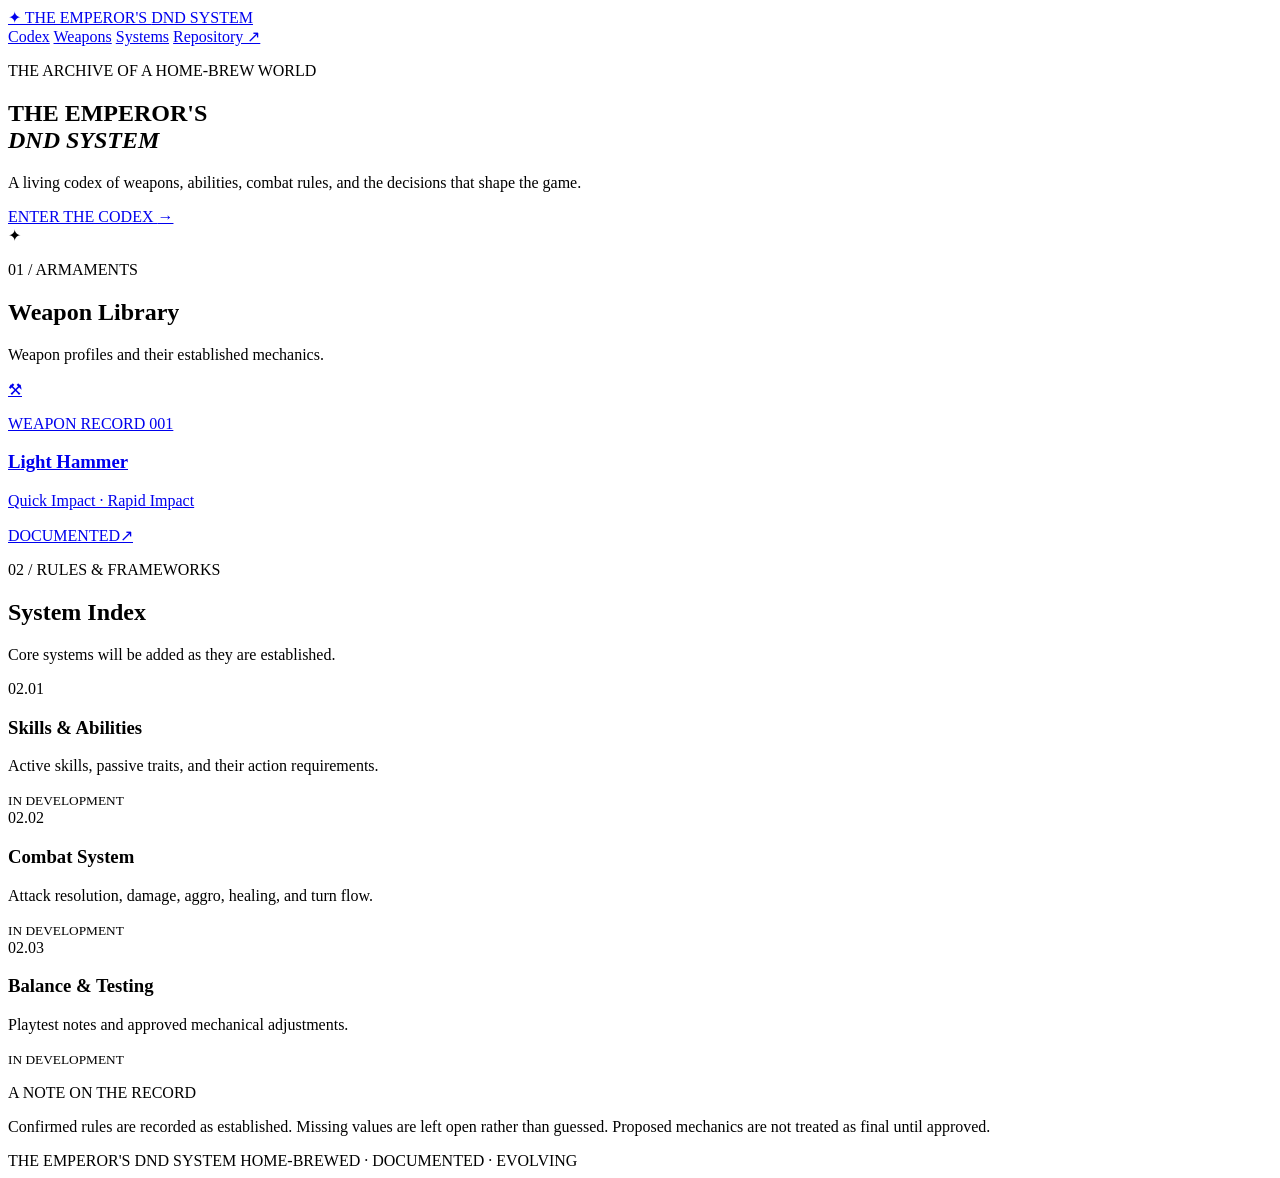
==== index.html @ 74d02686 "Add DND system handbook homepage" ====
<!doctype html>
<html lang="en">
<head>
  <meta charset="utf-8">
  <meta name="viewport" content="width=device-width, initial-scale=1">
  <meta name="description" content="The Emperor's DND System — a homebrew tabletop RPG development archive.">
  <title>The Emperor's DND System</title>
  <link rel="stylesheet" href="assets/css/style.css">
</head>
<body>
  <header class="site-header">
    <a class="wordmark" href="index.html"><span class="wordmark-mark">✦</span> THE EMPEROR'S <span>DND SYSTEM</span></a>
    <nav aria-label="Main navigation">
      <a class="active" href="index.html">Codex</a>
      <a href="#weapons">Weapons</a>
      <a href="#systems">Systems</a>
      <a href="https://github.com/NEXMD/THE-EMPERORS-DND-SYSTEM">Repository ↗</a>
    </nav>
  </header>

  <main>
    <section class="hero">
      <p class="eyebrow">THE ARCHIVE OF A HOME-BREW WORLD</p>
      <h1>THE EMPEROR'S<br><em>DND SYSTEM</em></h1>
      <p class="hero-copy">A living codex of weapons, abilities, combat rules, and the decisions that shape the game.</p>
      <a class="primary-link" href="#weapons">ENTER THE CODEX <span>→</span></a>
      <div class="hero-ornament" aria-hidden="true">✦</div>
    </section>

    <section class="section-block" id="weapons">
      <div class="section-heading">
        <div><p class="eyebrow">01 / ARMAMENTS</p><h2>Weapon Library</h2></div>
        <p class="section-note">Weapon profiles and their established mechanics.</p>
      </div>
      <a class="weapon-card" href="weapons/light-hammer.html">
        <div class="weapon-symbol" aria-hidden="true">⚒</div>
        <div class="weapon-card-copy">
          <p class="card-kicker">WEAPON RECORD 001</p>
          <h3>Light Hammer</h3>
          <p>Quick Impact · Rapid Impact</p>
        </div>
        <div class="weapon-card-end"><span class="status">DOCUMENTED</span><span class="arrow">↗</span></div>
      </a>
    </section>

    <section class="section-block" id="systems">
      <div class="section-heading">
        <div><p class="eyebrow">02 / RULES & FRAMEWORKS</p><h2>System Index</h2></div>
        <p class="section-note">Core systems will be added as they are established.</p>
      </div>
      <div class="system-grid">
        <article class="system-card"><span>02.01</span><h3>Skills & Abilities</h3><p>Active skills, passive traits, and their action requirements.</p><small>IN DEVELOPMENT</small></article>
        <article class="system-card"><span>02.02</span><h3>Combat System</h3><p>Attack resolution, damage, aggro, healing, and turn flow.</p><small>IN DEVELOPMENT</small></article>
        <article class="system-card"><span>02.03</span><h3>Balance & Testing</h3><p>Playtest notes and approved mechanical adjustments.</p><small>IN DEVELOPMENT</small></article>
      </div>
    </section>

    <section class="archive-note">
      <p class="eyebrow">A NOTE ON THE RECORD</p>
      <p>Confirmed rules are recorded as established. Missing values are left open rather than guessed. Proposed mechanics are not treated as final until approved.</p>
    </section>
  </main>

  <footer class="site-footer">
    <span>THE EMPEROR'S DND SYSTEM</span>
    <span>HOME-BREWED · DOCUMENTED · EVOLVING</span>
  </footer>
</body>
</html>
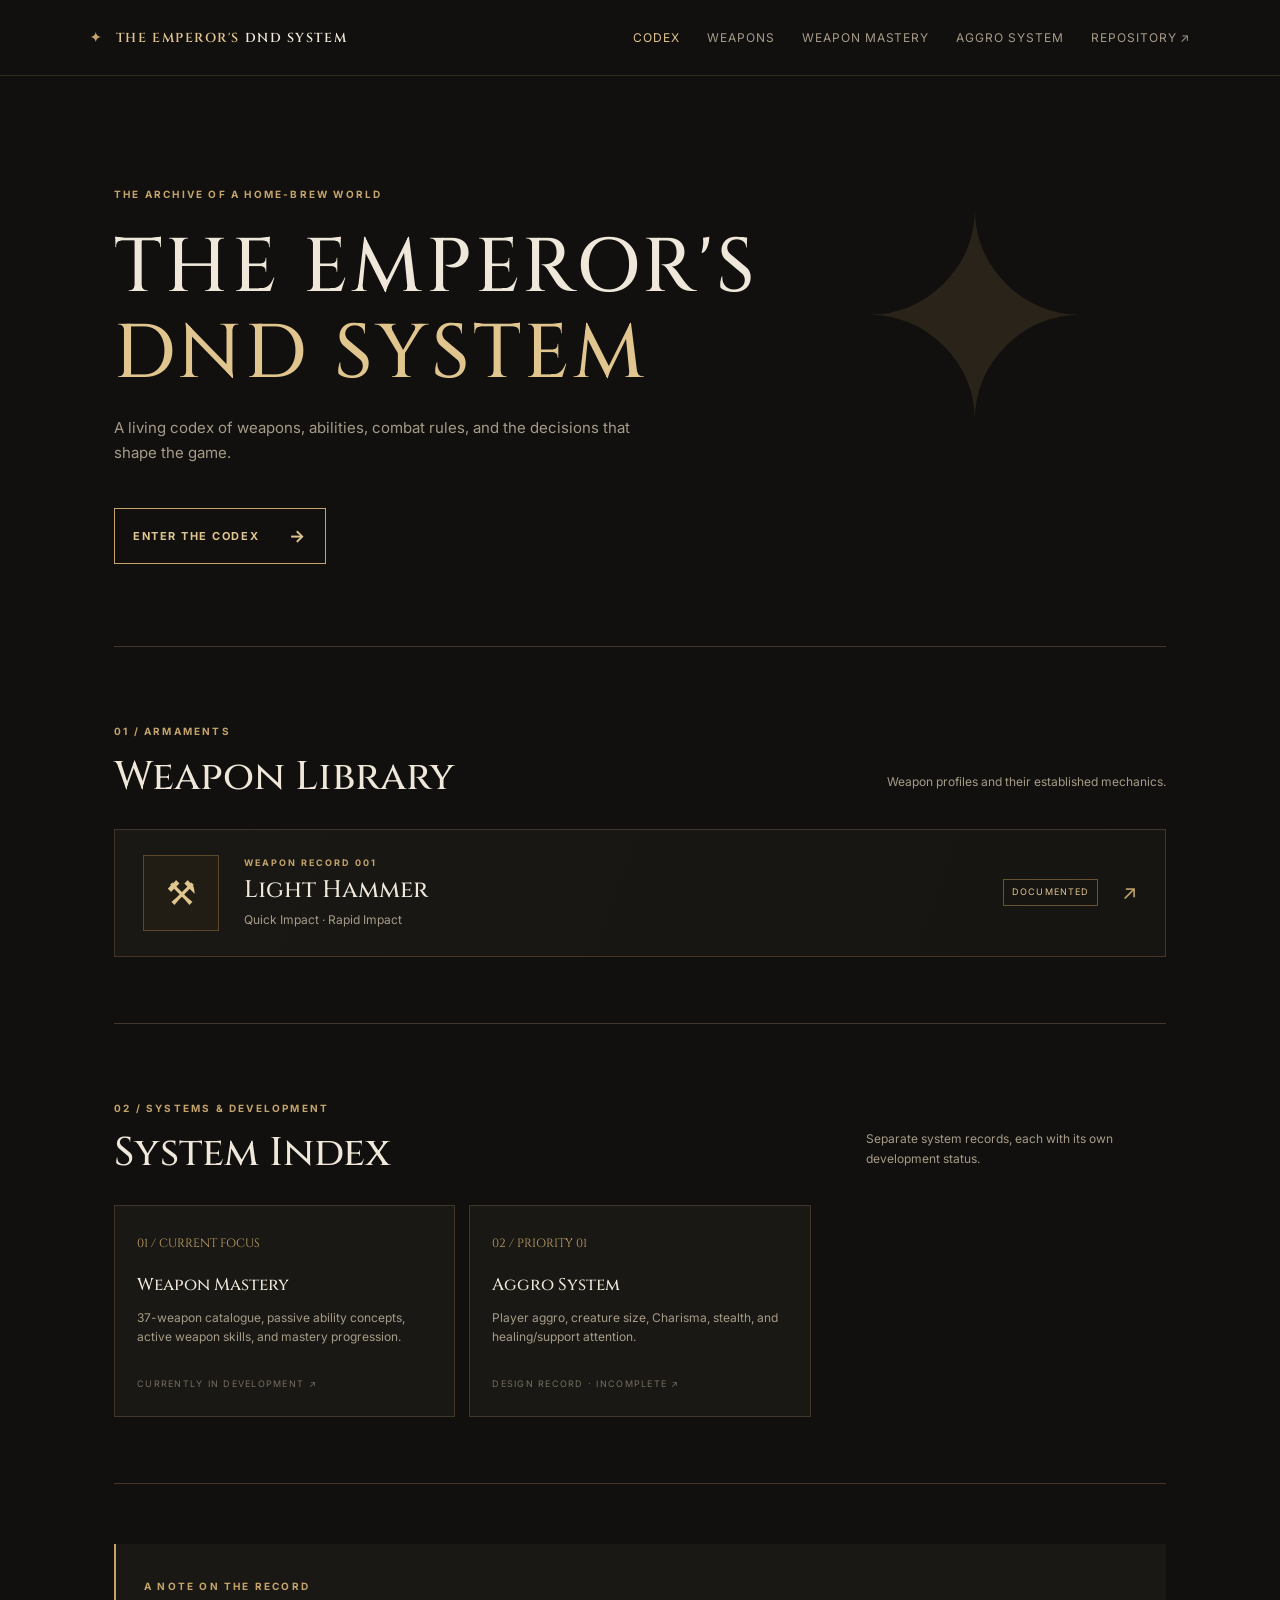
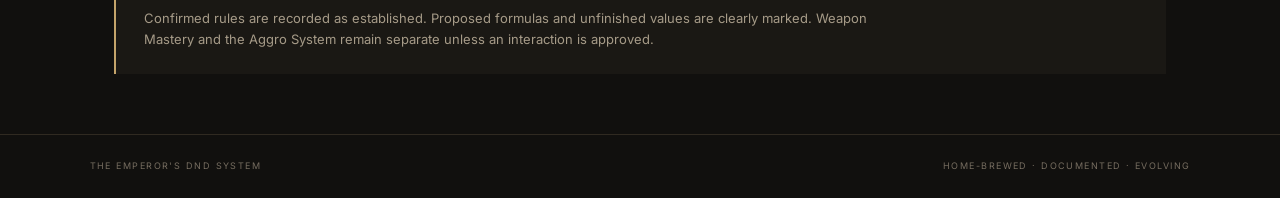
==== commit 0cf755db: "Update homepage with Weapon Mastery and Aggro System" ====
--- a/index.html
+++ b/index.html
@@ -13,7 +13,8 @@
     <nav aria-label="Main navigation">
       <a class="active" href="index.html">Codex</a>
       <a href="#weapons">Weapons</a>
-      <a href="#systems">Systems</a>
+      <a href="Weapon%20Master/index.html">Weapon Mastery</a>
+      <a href="systems/aggro-system.html">Aggro System</a>
       <a href="https://github.com/NEXMD/THE-EMPERORS-DND-SYSTEM">Repository ↗</a>
     </nav>
   </header>
@@ -23,7 +24,7 @@
       <p class="eyebrow">THE ARCHIVE OF A HOME-BREW WORLD</p>
       <h1>THE EMPEROR'S<br><em>DND SYSTEM</em></h1>
       <p class="hero-copy">A living codex of weapons, abilities, combat rules, and the decisions that shape the game.</p>
-      <a class="primary-link" href="#weapons">ENTER THE CODEX <span>→</span></a>
+      <a class="primary-link" href="#systems">ENTER THE CODEX <span>→</span></a>
       <div class="hero-ornament" aria-hidden="true">✦</div>
     </section>
 
@@ -45,19 +46,28 @@
 
     <section class="section-block" id="systems">
       <div class="section-heading">
-        <div><p class="eyebrow">02 / RULES & FRAMEWORKS</p><h2>System Index</h2></div>
-        <p class="section-note">Core systems will be added as they are established.</p>
+        <div><p class="eyebrow">02 / SYSTEMS & DEVELOPMENT</p><h2>System Index</h2></div>
+        <p class="section-note">Separate system records, each with its own development status.</p>
       </div>
-      <div class="system-grid">
-        <article class="system-card"><span>02.01</span><h3>Skills & Abilities</h3><p>Active skills, passive traits, and their action requirements.</p><small>IN DEVELOPMENT</small></article>
-        <article class="system-card"><span>02.02</span><h3>Combat System</h3><p>Attack resolution, damage, aggro, healing, and turn flow.</p><small>IN DEVELOPMENT</small></article>
-        <article class="system-card"><span>02.03</span><h3>Balance & Testing</h3><p>Playtest notes and approved mechanical adjustments.</p><small>IN DEVELOPMENT</small></article>
+      <div class="system-grid two">
+        <a class="system-card system-card-link" href="Weapon%20Master/index.html">
+          <span>01 / CURRENT FOCUS</span>
+          <h3>Weapon Mastery</h3>
+          <p>37-weapon catalogue, passive ability concepts, active weapon skills, and mastery progression.</p>
+          <small>CURRENTLY IN DEVELOPMENT ↗</small>
+        </a>
+        <a class="system-card system-card-link" href="systems/aggro-system.html">
+          <span>02 / PRIORITY 01</span>
+          <h3>Aggro System</h3>
+          <p>Player aggro, creature size, Charisma, stealth, and healing/support attention.</p>
+          <small>DESIGN RECORD · INCOMPLETE ↗</small>
+        </a>
       </div>
     </section>
 
     <section class="archive-note">
       <p class="eyebrow">A NOTE ON THE RECORD</p>
-      <p>Confirmed rules are recorded as established. Missing values are left open rather than guessed. Proposed mechanics are not treated as final until approved.</p>
+      <p>Confirmed rules are recorded as established. Proposed formulas and unfinished values are clearly marked. Weapon Mastery and the Aggro System remain separate unless an interaction is approved.</p>
     </section>
   </main>
 
--- a/assets/css/style.css
+++ b/assets/css/style.css
@@ -0,0 +1,97 @@
+@import url('https://fonts.googleapis.com/css2?family=Cinzel:wght@400;500;600;700&family=Inter:wght@400;500;600;700&display=swap');
+
+:root {
+  color-scheme: dark;
+  --bg: #11100e;
+  --panel: #1a1814;
+  --panel-soft: #211e18;
+  --line: #403728;
+  --gold: #c4a46a;
+  --gold-bright: #e0c58e;
+  --text: #eee7da;
+  --muted: #a69b88;
+  --faint: #766d60;
+  --serif: 'Cinzel', Georgia, serif;
+  --sans: 'Inter', Arial, sans-serif;
+}
+* { box-sizing: border-box; }
+html { scroll-behavior: smooth; }
+body { margin: 0; background: var(--bg); color: var(--text); font-family: var(--sans); line-height: 1.65; }
+a { color: inherit; text-decoration: none; }
+.site-header { min-height: 76px; padding: 0 7vw; display: flex; align-items: center; justify-content: space-between; gap: 24px; border-bottom: 1px solid #302a21; background: rgba(17,16,14,.96); }
+.wordmark { font: 600 13px var(--serif); letter-spacing: .12em; color: var(--gold-bright); white-space: nowrap; }
+.wordmark span:last-child { color: var(--text); }
+.wordmark-mark { color: var(--gold); margin-right: 9px; }
+nav { display: flex; gap: 27px; align-items: center; }
+nav a { color: var(--muted); font-size: 12px; letter-spacing: .08em; text-transform: uppercase; }
+nav a:hover, nav a.active { color: var(--gold-bright); }
+main { max-width: 1120px; margin: 0 auto; padding: 0 34px; }
+.hero { min-height: 480px; padding: 100px 0 82px; position: relative; border-bottom: 1px solid var(--line); overflow: hidden; }
+.eyebrow, .card-kicker { color: var(--gold); font-size: 10px; font-weight: 700; letter-spacing: .22em; text-transform: uppercase; }
+.hero h1 { margin: 22px 0 18px; font: 500 clamp(38px, 7vw, 76px)/1.14 var(--serif); letter-spacing: .045em; }
+.hero h1 em { color: var(--gold-bright); font-style: normal; }
+.hero-copy { max-width: 530px; color: var(--muted); font-size: 15px; }
+.primary-link { display: inline-flex; gap: 30px; align-items: center; margin-top: 28px; padding: 13px 18px; border: 1px solid var(--gold); color: var(--gold-bright); font-size: 11px; font-weight: 700; letter-spacing: .14em; }
+.primary-link:hover { background: rgba(196,164,106,.1); }
+.primary-link span { font-size: 17px; }
+.hero-ornament { position: absolute; right: 7%; top: 100px; color: rgba(196,164,106,.13); font-size: clamp(130px, 24vw, 280px); line-height: 1; }
+.section-block { padding: 66px 0; border-bottom: 1px solid var(--line); }
+.section-heading { display: flex; justify-content: space-between; align-items: end; gap: 30px; margin-bottom: 25px; }
+.section-heading h2, .page-title h1 { margin: 5px 0 0; font: 500 clamp(27px, 4vw, 40px) var(--serif); }
+.section-note { max-width: 300px; color: var(--muted); font-size: 12px; }
+.weapon-card { display: flex; align-items: center; gap: 25px; padding: 25px 28px; border: 1px solid var(--line); background: linear-gradient(110deg, var(--panel), #171511); transition: border-color .2s, transform .2s; }
+.weapon-card:hover { border-color: var(--gold); transform: translateY(-2px); }
+.weapon-symbol { width: 76px; height: 76px; display: grid; place-items: center; border: 1px solid #59482d; color: var(--gold-bright); font-size: 34px; background: #211c14; }
+.weapon-card-copy { flex: 1; }
+.card-kicker { margin: 0 0 3px; font-size: 9px; }
+.weapon-card h3 { margin: 0; font: 500 24px var(--serif); }
+.weapon-card-copy p:last-child { margin: 4px 0 0; color: var(--muted); font-size: 12px; }
+.weapon-card-end { display: flex; align-items: center; gap: 24px; }
+.status { padding: 5px 8px; border: 1px solid #665333; color: var(--gold-bright); font-size: 9px; letter-spacing: .12em; }
+.arrow { color: var(--gold); font-size: 20px; }
+.system-grid { display: grid; grid-template-columns: repeat(3, 1fr); gap: 14px; }
+.system-card { min-height: 185px; padding: 22px; border: 1px solid var(--line); background: var(--panel); }
+.system-card > span { color: var(--gold); font: 12px var(--serif); }
+.system-card h3 { margin: 18px 0 7px; font: 500 17px var(--serif); }
+.system-card p { min-height: 48px; color: var(--muted); font-size: 12px; }
+.system-card small { color: var(--faint); font-size: 9px; letter-spacing: .14em; }
+.archive-note { margin: 60px 0; padding: 24px 28px; border-left: 2px solid var(--gold); background: var(--panel); }
+.archive-note p:last-child { max-width: 760px; margin-bottom: 0; color: var(--muted); font-size: 13px; }
+.site-footer { padding: 24px 7vw; display: flex; justify-content: space-between; gap: 20px; border-top: 1px solid #302a21; color: var(--faint); font-size: 9px; letter-spacing: .16em; }
+.page-title { padding: 66px 0 35px; border-bottom: 1px solid var(--line); }
+.breadcrumb { color: var(--muted); font-size: 11px; }
+.breadcrumb a { color: var(--gold); }
+.page-title h1 { margin-top: 18px; font-size: clamp(34px, 5vw, 54px); }
+.subtitle { color: var(--gold-bright); font: 15px var(--serif); letter-spacing: .08em; }
+.profile-layout { display: grid; grid-template-columns: minmax(0, 1.7fr) minmax(220px, .8fr); gap: 22px; padding: 34px 0 70px; }
+.content-panel, .side-panel { padding: 25px; border: 1px solid var(--line); background: var(--panel); }
+.content-panel + .content-panel { margin-top: 18px; }
+.content-panel h2, .side-panel h2 { margin: 0 0 15px; font: 500 19px var(--serif); color: var(--gold-bright); }
+.content-panel p, .side-panel p { color: var(--muted); font-size: 13px; }
+.skill-block { margin-top: 17px; padding: 18px; border: 1px solid #51432d; background: #211c14; }
+.skill-block h3 { margin: 0; font: 500 17px var(--serif); }
+.skill-type { color: var(--gold); font-size: 9px; font-weight: 700; letter-spacing: .16em; }
+.skill-block p { margin-bottom: 0; }
+.rule-list { padding-left: 19px; color: var(--muted); font-size: 13px; }
+.rule-list li { padding: 4px 0 4px 5px; }
+.rule-list strong { color: var(--text); }
+.fact-row { padding: 12px 0; border-bottom: 1px solid #393126; }
+.fact-row:last-child { border-bottom: 0; }
+.fact-row span { display: block; color: var(--faint); font-size: 9px; letter-spacing: .13em; text-transform: uppercase; }
+.fact-row strong { color: var(--text); font-size: 13px; font-weight: 500; }
+.notice { padding: 13px 15px; border-left: 2px solid var(--gold); background: #211c14; color: var(--muted); font-size: 12px; }
+@media (max-width: 720px) {
+  .site-header { padding: 18px 22px; align-items: flex-start; flex-direction: column; }
+  nav { flex-wrap: wrap; gap: 13px 20px; }
+  main { padding: 0 22px; }
+  .hero { min-height: 420px; padding-top: 75px; }
+  .hero-ornament { right: 0; top: 190px; }
+  .section-heading { align-items: flex-start; flex-direction: column; gap: 5px; }
+  .weapon-card { gap: 14px; padding: 17px; }
+  .weapon-symbol { width: 54px; height: 54px; font-size: 25px; }
+  .weapon-card h3 { font-size: 19px; }
+  .weapon-card-end { gap: 8px; flex-direction: column; align-items: flex-end; }
+  .system-grid, .profile-layout { grid-template-columns: 1fr; }
+  .system-card { min-height: 0; }
+  .site-footer { padding: 20px 22px; flex-direction: column; }
+}
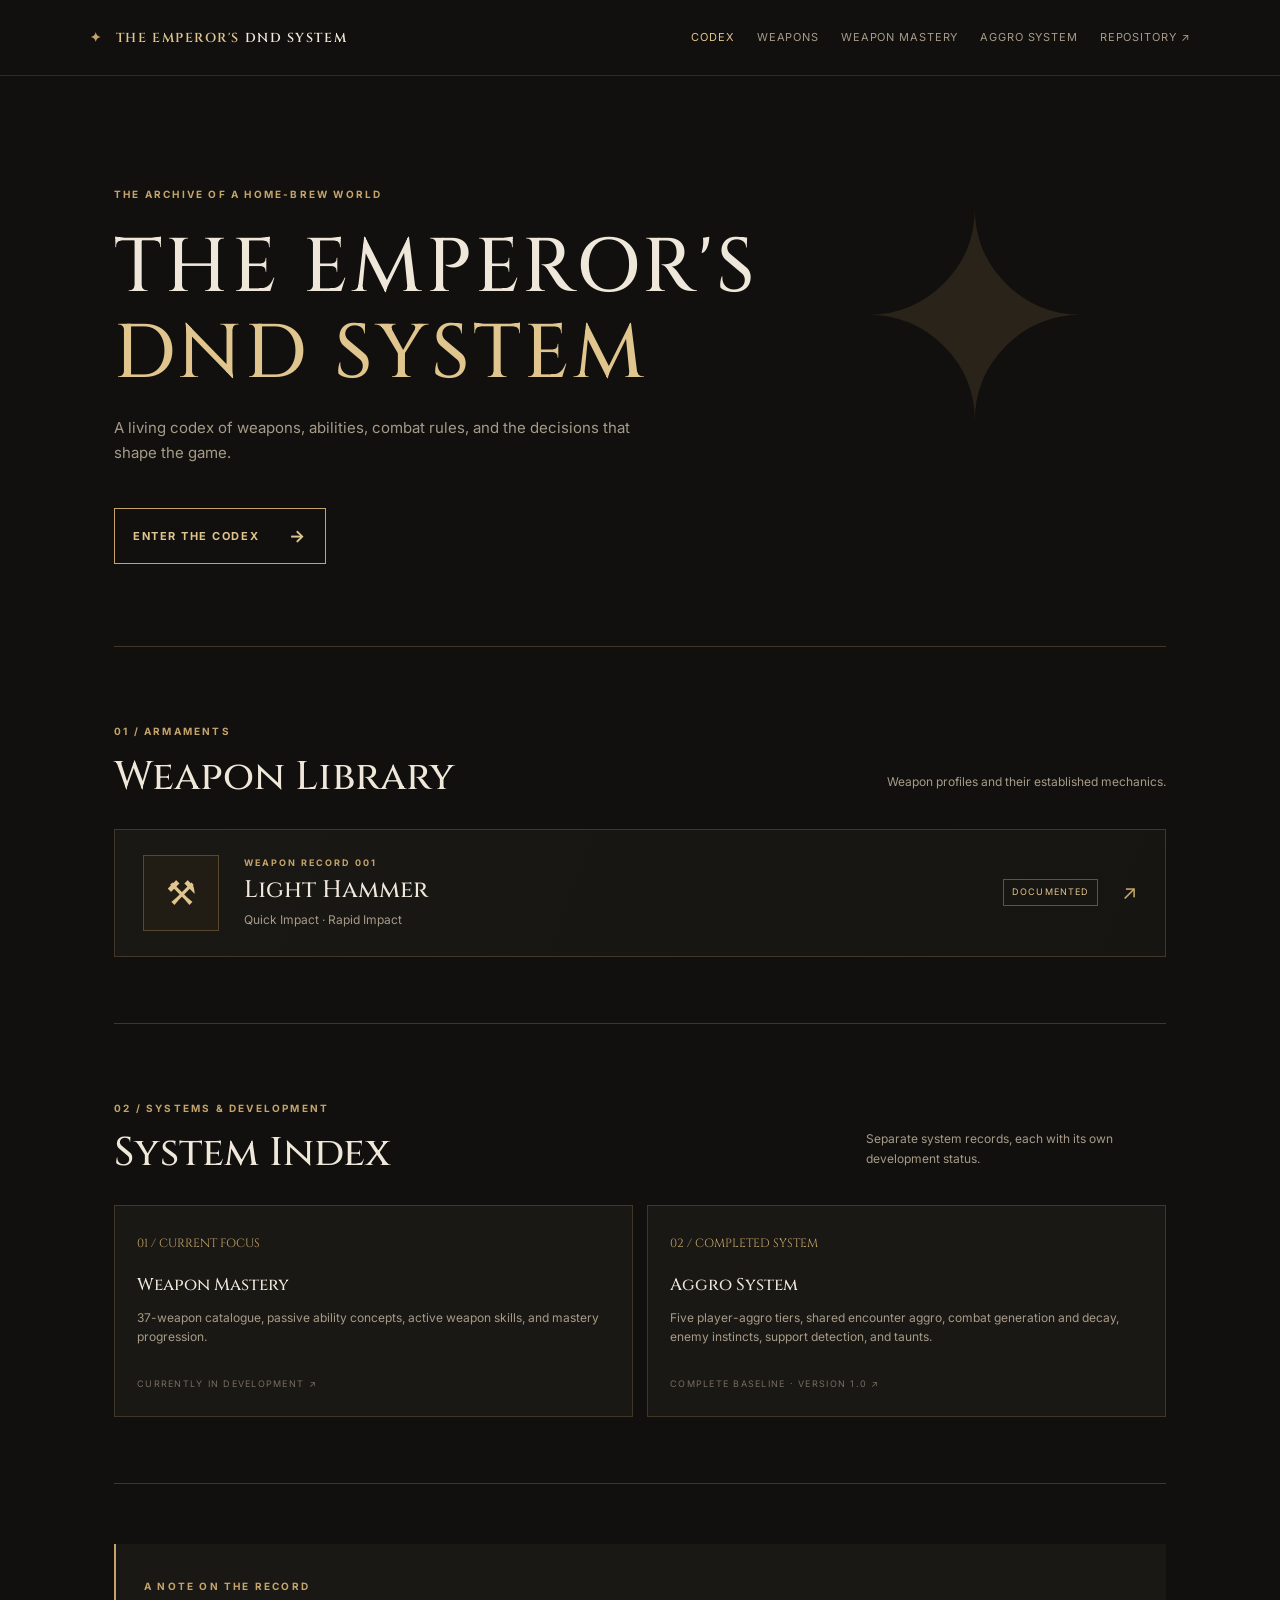
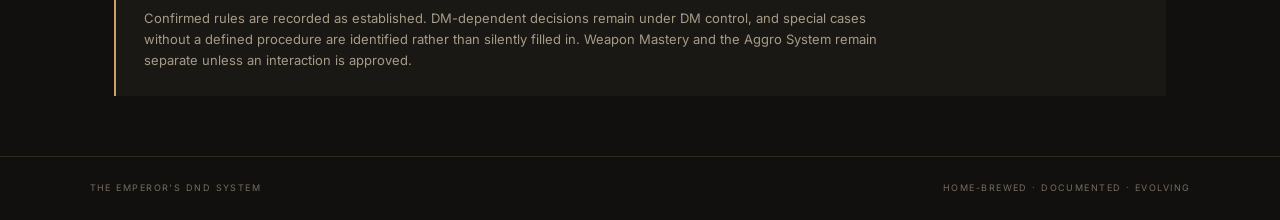
==== commit c99f2c8e: "Complete Aggro System v1.0 documentation and website" ====
--- a/index.html
+++ b/index.html
@@ -57,17 +57,17 @@
           <small>CURRENTLY IN DEVELOPMENT ↗</small>
         </a>
         <a class="system-card system-card-link" href="systems/aggro-system.html">
-          <span>02 / PRIORITY 01</span>
+          <span>02 / COMPLETED SYSTEM</span>
           <h3>Aggro System</h3>
-          <p>Player aggro, creature size, Charisma, stealth, and healing/support attention.</p>
-          <small>DESIGN RECORD · INCOMPLETE ↗</small>
+          <p>Five player-aggro tiers, shared encounter aggro, combat generation and decay, enemy instincts, support detection, and taunts.</p>
+          <small>COMPLETE BASELINE · VERSION 1.0 ↗</small>
         </a>
       </div>
     </section>
 
     <section class="archive-note">
       <p class="eyebrow">A NOTE ON THE RECORD</p>
-      <p>Confirmed rules are recorded as established. Proposed formulas and unfinished values are clearly marked. Weapon Mastery and the Aggro System remain separate unless an interaction is approved.</p>
+      <p>Confirmed rules are recorded as established. DM-dependent decisions remain under DM control, and special cases without a defined procedure are identified rather than silently filled in. Weapon Mastery and the Aggro System remain separate unless an interaction is approved.</p>
     </section>
   </main>
 
--- a/assets/css/style.css
+++ b/assets/css/style.css
@@ -22,8 +22,8 @@
 .wordmark { font: 600 13px var(--serif); letter-spacing: .12em; color: var(--gold-bright); white-space: nowrap; }
 .wordmark span:last-child { color: var(--text); }
 .wordmark-mark { color: var(--gold); margin-right: 9px; }
-nav { display: flex; gap: 27px; align-items: center; }
-nav a { color: var(--muted); font-size: 12px; letter-spacing: .08em; text-transform: uppercase; }
+nav { display: flex; gap: 22px; align-items: center; }
+nav a { color: var(--muted); font-size: 11px; letter-spacing: .08em; text-transform: uppercase; }
 nav a:hover, nav a.active { color: var(--gold-bright); }
 main { max-width: 1120px; margin: 0 auto; padding: 0 34px; }
 .hero { min-height: 480px; padding: 100px 0 82px; position: relative; border-bottom: 1px solid var(--line); overflow: hidden; }
@@ -50,11 +50,14 @@
 .status { padding: 5px 8px; border: 1px solid #665333; color: var(--gold-bright); font-size: 9px; letter-spacing: .12em; }
 .arrow { color: var(--gold); font-size: 20px; }
 .system-grid { display: grid; grid-template-columns: repeat(3, 1fr); gap: 14px; }
+.system-grid.two { grid-template-columns: repeat(2, minmax(0, 1fr)); }
 .system-card { min-height: 185px; padding: 22px; border: 1px solid var(--line); background: var(--panel); }
 .system-card > span { color: var(--gold); font: 12px var(--serif); }
 .system-card h3 { margin: 18px 0 7px; font: 500 17px var(--serif); }
 .system-card p { min-height: 48px; color: var(--muted); font-size: 12px; }
 .system-card small { color: var(--faint); font-size: 9px; letter-spacing: .14em; }
+.system-card-link { display: block; transition: border-color .2s, transform .2s; }
+.system-card-link:hover { border-color: var(--gold); transform: translateY(-2px); }
 .archive-note { margin: 60px 0; padding: 24px 28px; border-left: 2px solid var(--gold); background: var(--panel); }
 .archive-note p:last-child { max-width: 760px; margin-bottom: 0; color: var(--muted); font-size: 13px; }
 .site-footer { padding: 24px 7vw; display: flex; justify-content: space-between; gap: 20px; border-top: 1px solid #302a21; color: var(--faint); font-size: 9px; letter-spacing: .16em; }
@@ -63,6 +66,8 @@
 .breadcrumb a { color: var(--gold); }
 .page-title h1 { margin-top: 18px; font-size: clamp(34px, 5vw, 54px); }
 .subtitle { color: var(--gold-bright); font: 15px var(--serif); letter-spacing: .08em; }
+.page-intro { max-width: 760px; color: var(--muted); font-size: 14px; }
+.status-line { display: flex; align-items: center; flex-wrap: wrap; gap: 12px; color: var(--muted); font-size: 11px; }
 .profile-layout { display: grid; grid-template-columns: minmax(0, 1.7fr) minmax(220px, .8fr); gap: 22px; padding: 34px 0 70px; }
 .content-panel, .side-panel { padding: 25px; border: 1px solid var(--line); background: var(--panel); }
 .content-panel + .content-panel { margin-top: 18px; }
@@ -80,9 +85,31 @@
 .fact-row span { display: block; color: var(--faint); font-size: 9px; letter-spacing: .13em; text-transform: uppercase; }
 .fact-row strong { color: var(--text); font-size: 13px; font-weight: 500; }
 .notice { padding: 13px 15px; border-left: 2px solid var(--gold); background: #211c14; color: var(--muted); font-size: 12px; }
+.table-wrap { width: 100%; overflow-x: auto; margin: 20px 0; border: 1px solid var(--line); }
+.data-table { width: 100%; min-width: 620px; border-collapse: collapse; text-align: left; font-size: 12px; }
+.data-table th { color: var(--gold-bright); background: #211c14; font-size: 10px; letter-spacing: .1em; text-transform: uppercase; }
+.data-table th, .data-table td { padding: 12px 14px; border-bottom: 1px solid #393126; vertical-align: top; }
+.data-table tbody tr:last-child td { border-bottom: 0; }
+.data-table tbody tr:hover { background: rgba(196,164,106,.045); }
+.table-heading { margin: 28px 0 10px; color: var(--gold-bright); font: 500 16px var(--serif); }
+.text-link { display: inline-block; margin: 8px 10px 8px 0; color: var(--gold-bright); font-size: 12px; border-bottom: 1px solid #665333; }
+.text-link:hover { color: var(--text); }
+.feature-stat { display: flex; align-items: baseline; gap: 18px; padding: 20px 24px; border: 1px solid var(--line); background: var(--panel); }
+.feature-stat strong { color: var(--gold-bright); font: 500 54px var(--serif); }
+.feature-stat span { color: var(--muted); font-size: 10px; letter-spacing: .16em; }
+.formula-panel { margin: 22px 0 12px; padding: 20px 22px; border: 1px solid #51432d; background: #211c14; }
+.formula-panel p { margin: 8px 0 0; color: var(--gold-bright); font: 500 22px var(--serif); }
+.roadmap-list { list-style: none; margin: 20px 0; padding: 0; }
+.roadmap-list li { display: flex; align-items: center; gap: 18px; padding: 15px 18px; border-bottom: 1px solid var(--line); background: var(--panel); }
+.roadmap-list li > span { color: var(--gold); font: 15px var(--serif); }
+.roadmap-list li div { display: flex; justify-content: space-between; align-items: center; flex: 1; gap: 15px; }
+.roadmap-list li strong { font-size: 13px; font-weight: 500; }
+.roadmap-list li small { color: var(--faint); font-size: 9px; letter-spacing: .12em; }
+.roadmap-list li.complete small { color: #91a57a; }
+.roadmap-list li.current { border-left: 2px solid var(--gold); background: #211c14; }
 @media (max-width: 720px) {
   .site-header { padding: 18px 22px; align-items: flex-start; flex-direction: column; }
-  nav { flex-wrap: wrap; gap: 13px 20px; }
+  nav { flex-wrap: wrap; gap: 13px 17px; }
   main { padding: 0 22px; }
   .hero { min-height: 420px; padding-top: 75px; }
   .hero-ornament { right: 0; top: 190px; }
@@ -91,7 +118,8 @@
   .weapon-symbol { width: 54px; height: 54px; font-size: 25px; }
   .weapon-card h3 { font-size: 19px; }
   .weapon-card-end { gap: 8px; flex-direction: column; align-items: flex-end; }
-  .system-grid, .profile-layout { grid-template-columns: 1fr; }
+  .system-grid, .system-grid.two, .profile-layout { grid-template-columns: 1fr; }
   .system-card { min-height: 0; }
   .site-footer { padding: 20px 22px; flex-direction: column; }
+  .roadmap-list li div { align-items: flex-start; flex-direction: column; gap: 2px; }
 }
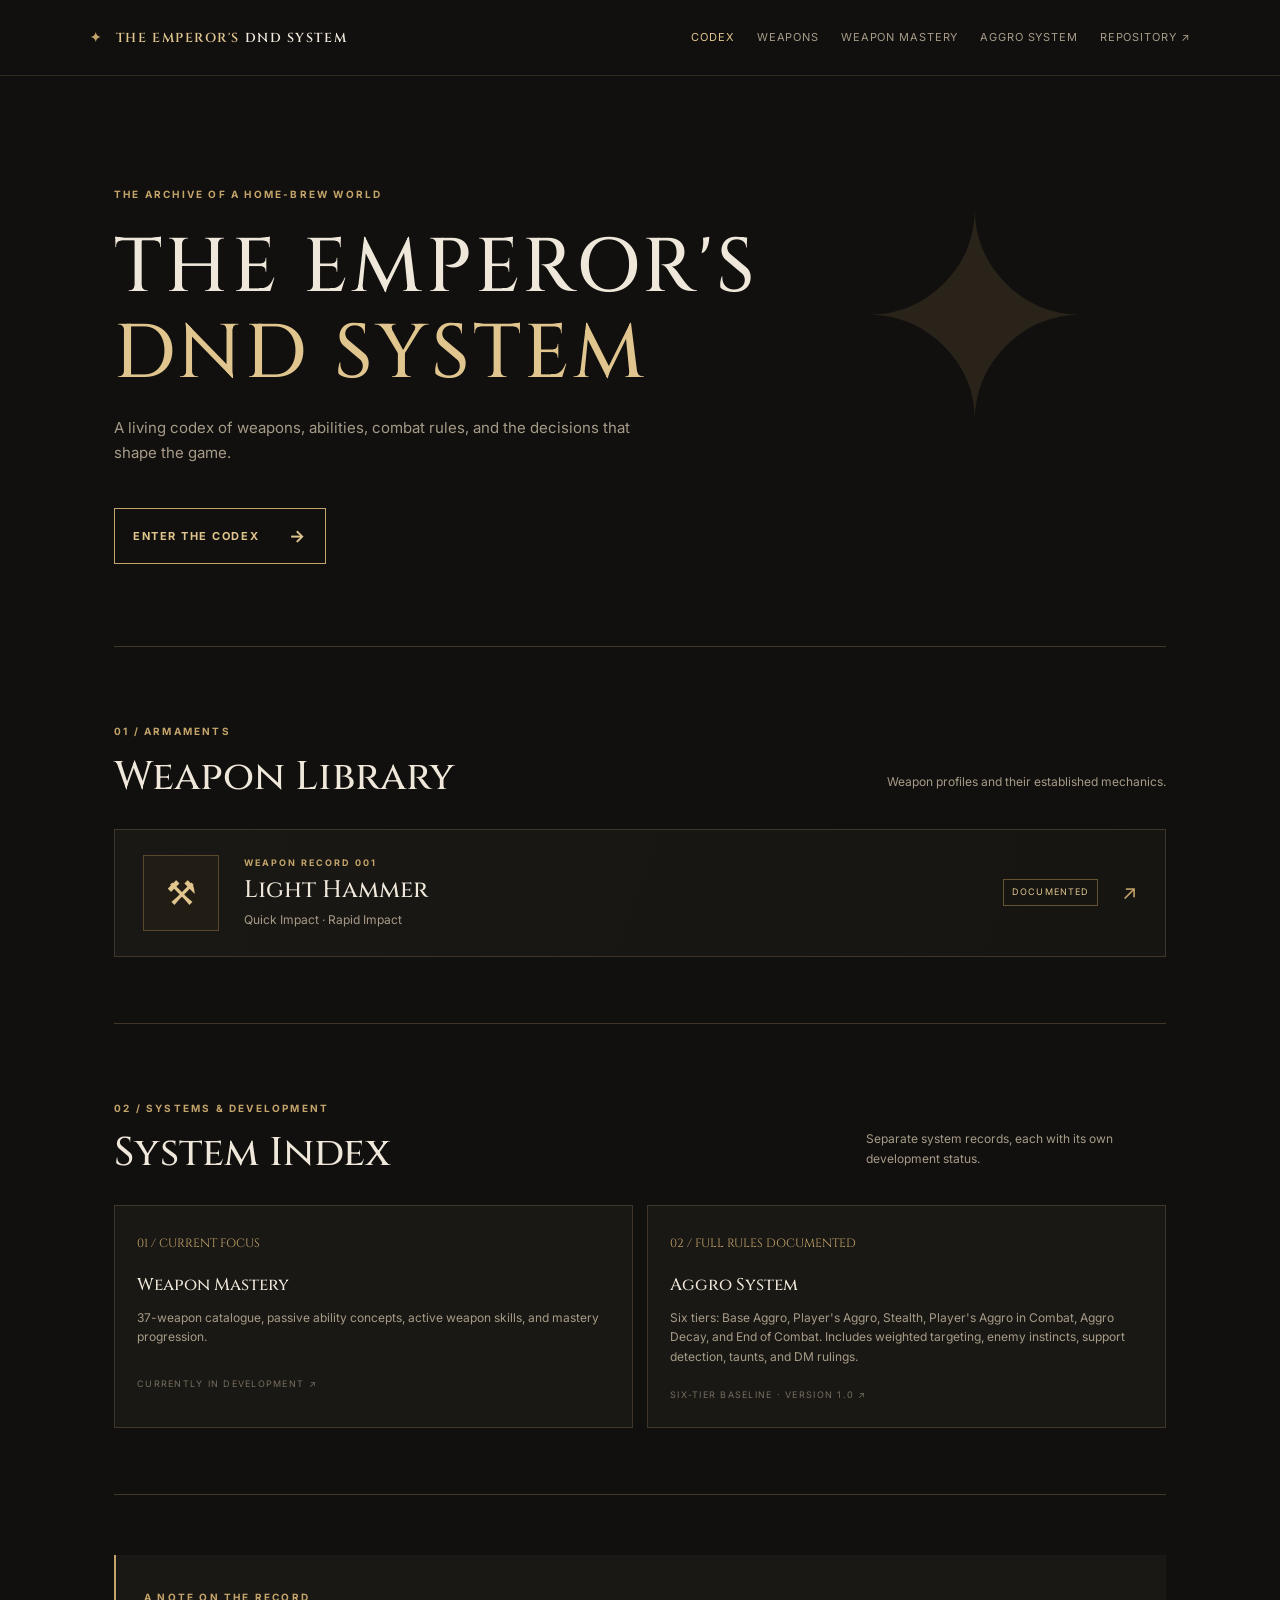
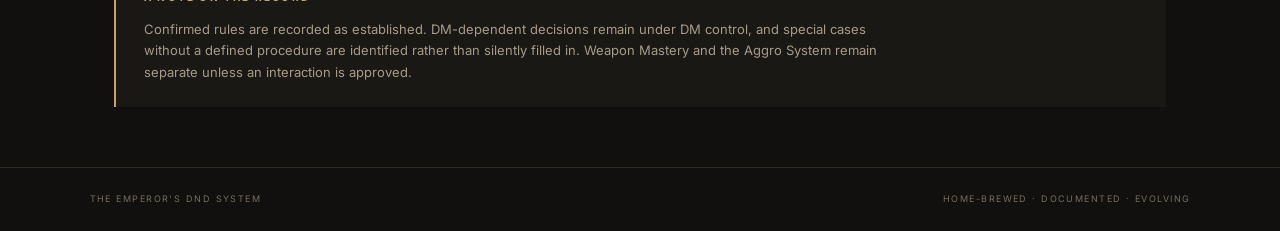
==== commit 5b4e9248: "Update homepage to reflect all six Aggro tiers" ====
--- a/index.html
+++ b/index.html
@@ -57,10 +57,10 @@
           <small>CURRENTLY IN DEVELOPMENT ↗</small>
         </a>
         <a class="system-card system-card-link" href="systems/aggro-system.html">
-          <span>02 / COMPLETED SYSTEM</span>
+          <span>02 / FULL RULES DOCUMENTED</span>
           <h3>Aggro System</h3>
-          <p>Five player-aggro tiers, shared encounter aggro, combat generation and decay, enemy instincts, support detection, and taunts.</p>
-          <small>COMPLETE BASELINE · VERSION 1.0 ↗</small>
+          <p>Six tiers: Base Aggro, Player's Aggro, Stealth, Player's Aggro in Combat, Aggro Decay, and End of Combat. Includes weighted targeting, enemy instincts, support detection, taunts, and DM rulings.</p>
+          <small>SIX-TIER BASELINE · VERSION 1.0 ↗</small>
         </a>
       </div>
     </section>
